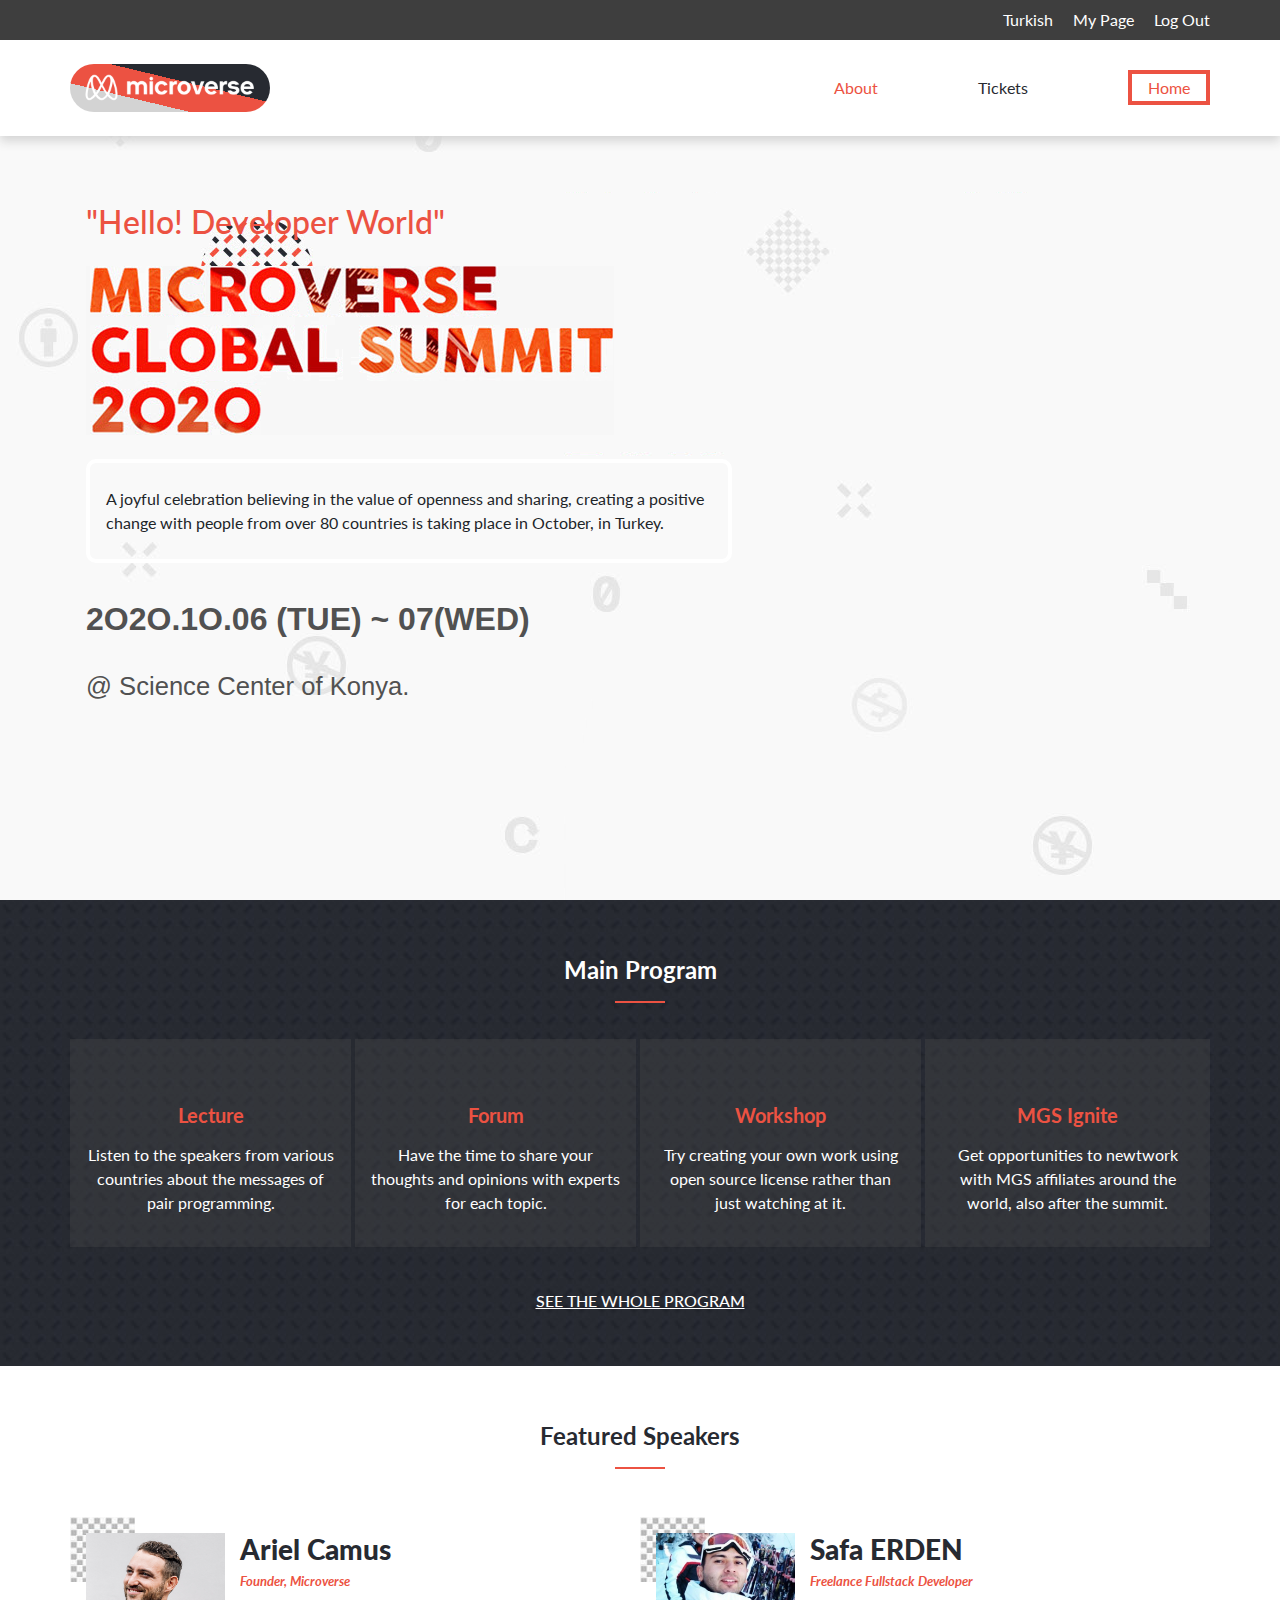
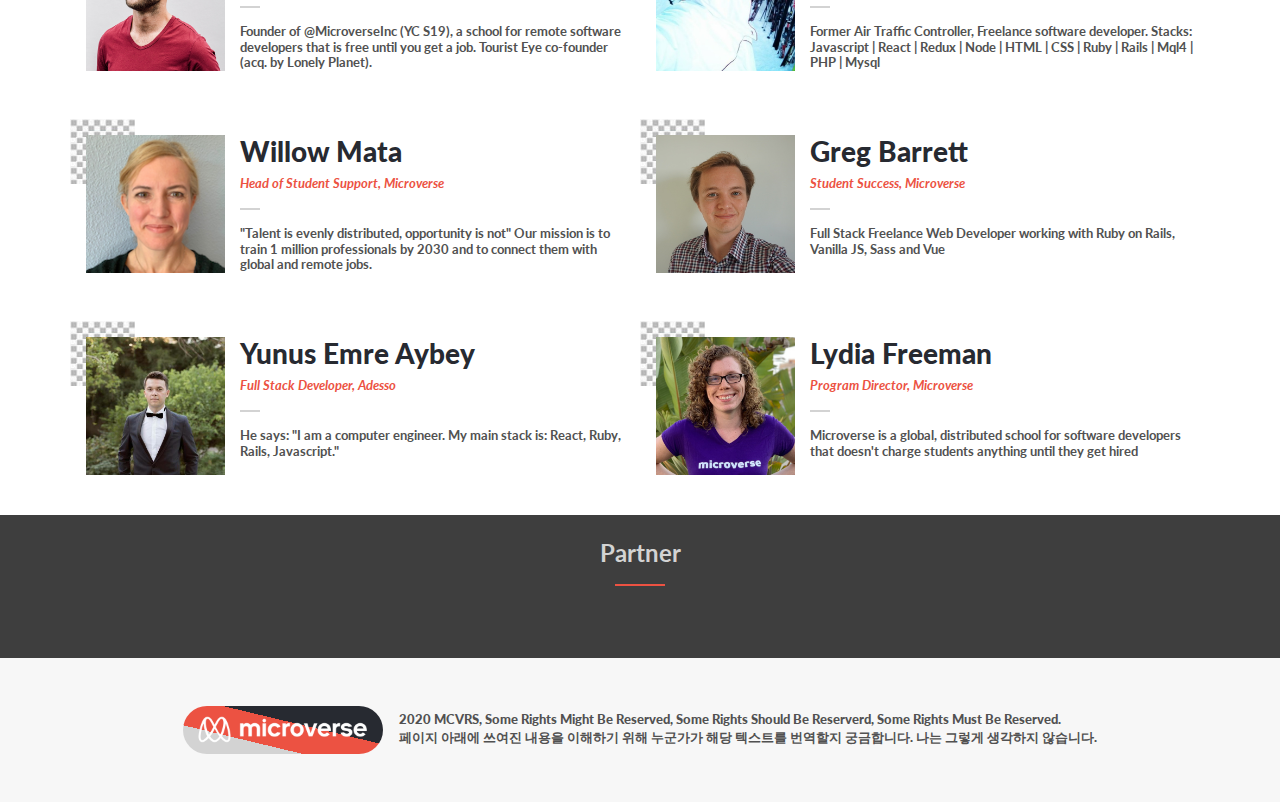
==== index.html @ 12870e62 "fixed validation errors" ====
<!DOCTYPE html>
<html lang="en">
  <head>
    <!-- Required meta tags -->
    <meta charset="utf-8" />
    <meta
      name="viewport"
      content="width=device-width, initial-scale=1, shrink-to-fit=no"
    />
    <link rel="shortcut icon" type="image/png" href="/favicon.png" />
    <!-- Bootstrap CSS -->
    <link
      rel="stylesheet"
      href="https://stackpath.bootstrapcdn.com/bootstrap/4.3.1/css/bootstrap.min.css"
      integrity="sha384-ggOyR0iXCbMQv3Xipma34MD+dH/1fQ784/j6cY/iJTQUOhcWr7x9JvoRxT2MZw1T"
      crossorigin="anonymous"
    />
    <link rel="stylesheet" href="./Assets/CSS/style.css" />
    <link
      rel="stylesheet"
      href="https://cdnjs.cloudflare.com/ajax/libs/font-awesome/5.13.0/css/all.min.css"
      integrity="sha256-h20CPZ0QyXlBuAw7A+KluUYx/3pK+c7lYEpqLTlxjYQ="
      crossorigin="anonymous"
    />
    <link
      href="https://fonts.googleapis.com/css2?family=Lato:ital,wght@0,100;0,300;0,400;0,700;0,900;1,100;1,300;1,400;1,700;1,900&display=swap"
      rel="stylesheet"
    />
    <title>Microverse Summit</title>
  </head>
  <body class="h-100 body">
    <header class="container-fluid p-0 fixed-top">
      <input
        type="checkbox"
        name="navbar-toggler"
        id="nav-toggler"
        class="position-absolute d-none"
      />
      <label for="nav-toggler" class="d-md-none p-4 text-center"
        ><span class="toggle-word"
          ><i class="fas fa-bars h2 text-customgray2"></i></span
      ></label>
      <nav class="menu bg-darkgray position-fixed h-100 w-75 p-3">
        <label for="nav-toggler" class="d-md-none text-center"
          ><span class="toggle-word"
            ><i class="far fa-times-circle h2 text-lightgray"></i></span
        ></label>
        <ul class="list-unstyled">
          <li class="mb-1">
            <a
              class="text-white h4"
              href="https://rawcdn.githack.com/SafaErden/Microverse-Summit/000d769ef440ad6b49d5e4046350cf0988ba608a/index.html"
              >Home</a
            >
          </li>
          <li class="mb-1">
            <a
              class="text-white h4"
              href="https://rawcdn.githack.com/SafaErden/Microverse-Summit/000d769ef440ad6b49d5e4046350cf0988ba608a/ticket.html"
              >Ticket</a
            >
          </li>
          <li class="mb-5">
            <a
              class="text-white h4"
              href="https://rawcdn.githack.com/SafaErden/Microverse-Summit/000d769ef440ad6b49d5e4046350cf0988ba608a/about.html"
              >About</a
            >
          </li>

          <li class="mb-1"><a class="text-white h5" href="#">Turkish</a></li>
          <li class="mb-1"><a class="text-white h5" href="#">My Page</a></li>
          <li class="mb-5"><a class="text-white h5" href="#">Log Out</a></li>

          <li class="mb-1">
            <a class="text-white h4" href="#"><i class="fab fa-twitter"></i></a>
          </li>
          <li class="mb-1">
            <a class="text-white h4" href="#"
              ><i class="fab fa-facebook-f"></i
            ></a>
          </li>
        </ul>
      </nav>
      <nav class="d-none d-md-block bg-darkgray p-2">
        <div class="second-nav nav w-100">
          <ul class="list-unstyled list-inline m-0 p-0">
            <li class="list-inline-item mx-2">
              <a href="#" class="text-white"
                ><i class="fab fa-facebook-f"></i
              ></a>
            </li>
            <li class="list-inline-item mx-2 mr-3">
              <a href="#" class="text-white"><i class="fab fa-twitter"></i></a>
            </li>
            <li class="list-inline-item mx-2">
              <a href="#" class="text-white">Turkish</a>
            </li>
            <li class="list-inline-item mx-2">
              <a href="#" class="text-white">My Page</a>
            </li>
            <li class="list-inline-item ml-2">
              <a href="#" class="text-white">Log Out</a>
            </li>
          </ul>
        </div>
      </nav>
      <nav class="d-none d-md-block bg-white p-2 py-4">
        <div class="third-nav nav w-100">
          <div class="d-flex p-4 m-0 logo-index position-relative"></div>
          <ul class="list-unstyled list-inline m-0 p-0">
            <li class="list-inline-item mx-5">
              <a
                href="https://rawcdn.githack.com/SafaErden/Microverse-Summit/000d769ef440ad6b49d5e4046350cf0988ba608a/about.html"
                class="text-orange"
                >About</a
              >
            </li>
            <li class="list-inline-item mx-5">
              <a
                href="https://rawcdn.githack.com/SafaErden/Microverse-Summit/000d769ef440ad6b49d5e4046350cf0988ba608a/ticket.html"
                class="text-customgray"
                >Tickets</a
              >
            </li>
            <li class="list-inline-item ml-5">
              <a
                href="https://rawcdn.githack.com/SafaErden/Microverse-Summit/000d769ef440ad6b49d5e4046350cf0988ba608a/index.html"
                class="text-orange coverlink p-1 px-3"
                >Home</a
              >
            </li>
          </ul>
        </div>
      </nav>
    </header>
    <main>
      <section
        class="container d-flex flex-column align-items-start justify-content-center p-3 py-5 section1"
      >
        <h1 class="text-orange h2 my-4">
          "Hello! Developer World"
        </h1>
        <img
          class="mw-100 mh-100"
          src="./Assets/img/homecaption.png"
          alt="home"
        />
        <div class="row p-0 w-100">
          <p class="col-12 col-md-9 col-lg-7 my-4 p-3 py-4 bordered">
            A joyful celebration believing in the value of openness and sharing,
            creating a positive change with people from over 80 countries is
            taking place in October, in Turkey.
          </p>
        </div>
        <p class="display-8 font-weight-bolder text-customgray2 arial mt-2">
          2O2O.1O.06 (TUE) &#x7e; 07(WED)
        </p>
        <p class="display-9 text-customgray2 arial mt-2">
          @ Science Center of Konya.
        </p>
      </section>
      <section
        class="container-fluid d-flex flex-column align-items-center justify-content-center p-2 section2 text-white"
      >
        <h1 class="font-weight-bold h4 m-3 mt-5">Main Program</h1>
        <div class="orangeline mb-3"></div>
        <div class="row m-0 my-3 p-0">
          <div class="col-12 col-md-6 col-lg-3 p-0 m-0 pr-1">
            <div
              class="col-12 d-flex align-items-center justify-content-center flex-md-column p-3 my-1 bg-transparent text-left text-md-center"
            >
              <i class="fas fa-user-tie h1 my-3 mx-2 main-icon"></i>
              <p class="text-orange h5 font-weight-bold m-3 main-topic">
                Lecture
              </p>
              <p>
                Listen to the speakers from various countries about the messages
                of pair programming.
              </p>
            </div>
          </div>
          <div class="col-12 col-md-6 col-lg-3 p-0 m-0 pr-1">
            <div
              class="col-12 d-flex align-items-center justify-content-center flex-md-column p-3 my-1 bg-transparent text-left text-md-center"
            >
              <i class="far fa-comments h1 my-3 mx-2 main-icon"></i>
              <p class="text-orange h5 font-weight-bold m-3 main-topic">
                Forum
              </p>
              <p>
                Have the time to share your thoughts and opinions with experts
                for each topic.
              </p>
            </div>
          </div>
          <div class="col-12 col-md-6 col-lg-3 p-0 m-0 pr-1">
            <div
              class="col-12 d-flex align-items-center justify-content-center flex-md-column p-3 my-1 bg-transparent text-left text-md-center"
            >
              <i class="fab fa-phoenix-framework h1 my-3 mx-2 main-icon"></i>
              <p class="text-orange h5 font-weight-bold m-3 main-topic">
                Workshop
              </p>
              <p>
                Try creating your own work using open source license rather than
                just watching at it.
              </p>
            </div>
          </div>
          <div class="col-12 col-md-6 col-lg-3 p-0 m-0">
            <div
              class="col-12 d-flex align-items-center justify-content-center flex-md-column p-3 my-1 bg-transparent text-left text-md-center"
            >
              <i class="fas fa-fire-alt h1 my-3 mx-2 main-icon"></i>
              <p class="text-orange h5 font-weight-bold m-3 main-topic">
                MGS Ignite
              </p>
              <p>
                Get opportunities to newtwork with MGS affiliates around the
                world, also after the summit.
              </p>
            </div>
          </div>
        </div>
        <a
          href="https://rawcdn.githack.com/SafaErden/Microverse-Summit/000d769ef440ad6b49d5e4046350cf0988ba608a/ticket.html"
          class="d-none d-md-block text-white h6 my-4 mb-5"
          ><u>SEE THE WHOLE PROGRAM</u>
        </a>
        <a
          href="https://rawcdn.githack.com/SafaErden/Microverse-Summit/000d769ef440ad6b49d5e4046350cf0988ba608a/ticket.html"
          class="text-white bg-orange h5 font-weight-bold my-4 mb-5 d-md-none p-4"
          >Join Microverse Global Summit 2020
        </a>
      </section>
      <section
        class="container-fluid d-flex flex-column align-items-center justify-content-center p-2 section3"
      >
        <h1 class="font-weight-bold h4 m-3 mt-5 text-customgray">
          Featured Speakers
        </h1>
        <div class="orangeline mb-3"></div>

        <input
          type="checkbox"
          id="show-more"
          class="d-none position-absolute"
          name="show-more"
        />
        <div class="row m-0 my-3 p-0 w-100" id="featured-speakers">
          <article class="col-12 col-md-6 row p-0 m-0 my-3 position-relative">
            <img
              src="./Assets/img/bg-grid.png"
              alt="bg-grid"
              class="position-absolute"
            />
            <div class="row pt-3 pl-3">
              <div class="col-3 p-0">
                <img
                  src="./Assets/img/ariel.png"
                  alt="bg-grid"
                  class="mw-100"
                />
              </div>
              <div class="col-9">
                <h3 class="font-weight-bolder text-customgray">Ariel Camus</h3>
                <p class="text-orange font-italic font-weight-bold size-mini">
                  Founder, Microverse
                </p>
                <div class="grayline mt-2 mb-3"></div>
                <p class="size-mini text-customgray2 font-weight-bold">
                  Founder of @MicroverseInc (YC S19), a school for remote
                  software developers that is free until you get a job. Tourist
                  Eye co-founder (acq. by Lonely Planet).
                </p>
              </div>
            </div>
          </article>
          <article class="col-12 col-md-6 row p-0 m-0 my-3 position-relative">
            <img
              src="./Assets/img/bg-grid.png"
              alt="bg-grid"
              class="position-absolute"
            />
            <div class="row pt-3 pl-3">
              <div class="col-3 p-0">
                <img src="./Assets/img/safa.jpg" alt="bg-grid" class="mw-100" />
              </div>
              <div class="col-9">
                <h3 class="font-weight-bolder text-customgray">Safa ERDEN</h3>
                <p class="text-orange font-italic font-weight-bold size-mini">
                  Freelance Fullstack Developer
                </p>
                <div class="grayline mt-2 mb-3"></div>
                <p class="size-mini text-customgray2 font-weight-bold">
                  Former Air Traffic Controller, Freelance software developer.
                  Stacks: Javascript | React | Redux | Node | HTML | CSS | Ruby
                  | Rails | Mql4 | PHP | Mysql
                </p>
              </div>
            </div>
          </article>
          <article class="col-12 col-md-6 row p-0 m-0 my-3 position-relative">
            <img
              src="./Assets/img/bg-grid.png"
              alt="bg-grid"
              class="position-absolute"
            />
            <div class="row pt-3 pl-3">
              <div class="col-3 p-0">
                <img
                  src="./Assets/img/willow.png"
                  alt="bg-grid"
                  class="mw-100"
                />
              </div>
              <div class="col-9">
                <h3 class="font-weight-bolder text-customgray">Willow Mata</h3>
                <p class="text-orange font-italic font-weight-bold size-mini">
                  Head of Student Support, Microverse
                </p>
                <div class="grayline mt-2 mb-3"></div>
                <p class="size-mini text-customgray2 font-weight-bold">
                  "Talent is evenly distributed, opportunity is not" Our mission
                  is to train 1 million professionals by 2030 and to connect
                  them with global and remote jobs.
                </p>
              </div>
            </div>
          </article>
          <article class="col-12 col-md-6 row p-0 m-0 my-3 position-relative">
            <img
              src="./Assets/img/bg-grid.png"
              alt="bg-grid"
              class="position-absolute"
            />
            <div class="row pt-3 pl-3">
              <div class="col-3 p-0">
                <img src="./Assets/img/greg.jpg" alt="bg-grid" class="mw-100" />
              </div>
              <div class="col-9">
                <h3 class="font-weight-bolder text-customgray">Greg Barrett</h3>
                <p class="text-orange font-italic font-weight-bold size-mini">
                  Student Success, Microverse
                </p>
                <div class="grayline mt-2 mb-3"></div>
                <p class="size-mini text-customgray2 font-weight-bold">
                  Full Stack Freelance Web Developer working with Ruby on Rails,
                  Vanilla JS, Sass and Vue
                </p>
              </div>
            </div>
          </article>
          <article class="col-12 col-md-6 row p-0 m-0 my-3 position-relative">
            <img
              src="./Assets/img/bg-grid.png"
              alt="bg-grid"
              class="position-absolute"
            />
            <div class="row pt-3 pl-3">
              <div class="col-3 p-0">
                <img
                  src="./Assets/img/yunus.jpg"
                  alt="bg-grid"
                  class="mw-100"
                />
              </div>
              <div class="col-9">
                <h3 class="font-weight-bolder text-customgray">
                  Yunus Emre Aybey
                </h3>
                <p class="text-orange font-italic font-weight-bold size-mini">
                  Full Stack Developer, Adesso
                </p>
                <div class="grayline mt-2 mb-3"></div>
                <p class="size-mini text-customgray2 font-weight-bold">
                  He says: "I am a computer engineer. My main stack is: React,
                  Ruby, Rails, Javascript."
                </p>
              </div>
            </div>
          </article>
          <article class="col-12 col-md-6 row p-0 m-0 my-3 position-relative">
            <img
              src="./Assets/img/bg-grid.png"
              alt="bg-grid"
              class="position-absolute"
            />
            <div class="row pt-3 pl-3">
              <div class="col-3 p-0">
                <img
                  src="./Assets/img/lydia.jpg"
                  alt="bg-grid"
                  class="mw-100"
                />
              </div>
              <div class="col-9">
                <h3 class="font-weight-bolder text-customgray">
                  Lydia Freeman
                </h3>
                <p class="text-orange font-italic font-weight-bold size-mini">
                  Program Director, Microverse
                </p>
                <div class="grayline mt-2 mb-3"></div>
                <p class="size-mini text-customgray2 font-weight-bold">
                  Microverse is a global, distributed school for software
                  developers that doesn't charge students anything until they
                  get hired
                </p>
              </div>
            </div>
          </article>
        </div>
        <label
          for="show-more"
          class="w-100 py-2 px-5 border bg-white d-md-none featured text-center"
        >
          <span class="more-word"> MORE </span
          ><i class="fas fa-angle-down text-orange ml-2 more-word-arrow"></i>
        </label>
      </section>
    </main>
    <footer class="container-fluid bg-darkgray p-0">
      <section
        class="container-fluid d-flex flex-column align-items-center justify-content-center p-2 section3"
      >
        <h1 class="font-weight-bold h4 m-3 text-lightgray">
          Partner
        </h1>
        <div class="orangeline mb-3"></div>
        <div class="container partners text-lightgray w-100 h1 my-4">
          <i class="fab fa-google-wallet"></i>
          <i class="fas fa-laptop-code"></i>
          <i class="fab fa-windows"></i>
          <i class="fab fa-twitter"></i>
          <i class="fab fa-ubuntu"></i>
          <i class="fab fa-hubspot"></i>
          <i class="fab fa-github-square"></i>
        </div>
      </section>
      <section
        class="container-fluid py-5 m-0 d-flex align-items-center justify-content-center p-2 section3 bg-lightgray"
      >
        <h2 class="d-none">section heading</h2>
        <div class="d-flex p-4 m-0 mr-3 logo-index position-relative"></div>
        <article>
          <h6
            class="size-mini font-weight-bolder text-customgray2 d-none d-md-inline"
          >
            2020 MCVRS, Some Rights Might Be Reserved, Some Rights Should Be
            Reserverd, Some Rights Must Be Reserved.
          </h6>
          <h6 class="size-mini font-weight-bolder text-customgray2">
            페이지 아래에 쓰여진 내용을 이해하기 위해 누군가가 해당 텍스트를
            번역할지 궁금합니다. 나는 그렇게 생각하지 않습니다.
          </h6>
        </article>
      </section>
    </footer>
    <!-- Optional JavaScript -->
    <!-- jQuery first, then Popper.js, then Bootstrap JS -->
    <script
      src="https://code.jquery.com/jquery-3.3.1.slim.min.js"
      integrity="sha384-q8i/X+965DzO0rT7abK41JStQIAqVgRVzpbzo5smXKp4YfRvH+8abtTE1Pi6jizo"
      crossorigin="anonymous"
    ></script>
    <script
      src="https://cdnjs.cloudflare.com/ajax/libs/popper.js/1.14.7/umd/popper.min.js"
      integrity="sha384-UO2eT0CpHqdSJQ6hJty5KVphtPhzWj9WO1clHTMGa3JDZwrnQq4sF86dIHNDz0W1"
      crossorigin="anonymous"
    ></script>
    <script
      src="https://stackpath.bootstrapcdn.com/bootstrap/4.3.1/js/bootstrap.min.js"
      integrity="sha384-JjSmVgyd0p3pXB1rRibZUAYoIIy6OrQ6VrjIEaFf/nJGzIxFDsf4x0xIM+B07jRM"
      crossorigin="anonymous"
    ></script>
    <script src="./Assets/js/toggle.js"></script>
  </body>
</html>
---- Assets/CSS/style.css ----
* {
  font-family: Lato, sans-serif;
}

.arial {
  font-family: Arial, Helvetica, sans-serif;
}

.body {
  background-image: url("../img/background.png");
  background-repeat: no-repeat;
}

.stripe {
  background-image: url("../img/stripe.png");
  background-repeat: repeat;
}

.logo-2020 {
  background-image:
    url("../img/microverse.png"),
    linear-gradient(
      to left bottom,
      #272a31 40%,
      #ec5242 40% 70%,
      #d3d3d3 70% 100%
    );
  background-position: 50%, 100%;
  background-repeat: no-repeat;
  width: 515px;
  border-radius: 100px;
}

.logo-2020::after {
  position: absolute;
  padding: 0;
  margin: 0;
  bottom: -12px;
  right: 37px;
  color: rgb(62, 62, 62);
  font-size: 35px;
  content: "MGS 2020";
  font-weight: 900;
}

.logo-index {
  background-image:
    url("../img/microverse.png"),
    linear-gradient(
      to left bottom,
      #272a31 40%,
      #ec5242 40% 70%,
      #d3d3d3 70% 100%
    );
  background-position: 50%, 100%;
  background-repeat: no-repeat;
  min-width: 200px;
  max-width: 200px;
  background-size: 200px auto;
  border-radius: 25px;
}

main {
  min-height: 100vh;
}

.nav {
  max-width: 1140px;
  margin: 0 auto;
}

.second-nav {
  display: flex;
  justify-content: flex-end;
  align-items: center;
}

.third-nav {
  display: flex;
  justify-content: space-between;
  align-items: center;
}

.row {
  max-width: 1140px;
  margin: 0 auto;
}

.container {
  margin: 0 auto;
}

.bg-darkgray {
  background-color: rgb(62, 62, 62);
}

.bg-transparent {
  background-color: rgba(81, 81, 81, 0.3) !important;
}

.text-customgray {
  color: #272a31;
}

.text-customgray2 {
  color: rgb(81, 81, 81);
}

.text-lightgray {
  color: rgb(211, 211, 211);
}

.text-orange {
  color: #ec5242;
}

.bg-orange {
  background-color: #ec5242;
}

.bg-lightgray {
  background-color: rgb(247, 247, 247);
}

.coverlink {
  border: 4px solid #ec5242;
}

.orangeline {
  border: 1px solid #ec5242;
  width: 50px;
}

.grayline {
  border: 1px solid rgb(211, 211, 211);
  width: 20px;
}

.bordered {
  border: 4px solid white;
  border-radius: 10px;
}

.border-bottom {
  border-bottom: 1px solid rgb(211, 211, 211);
}

.border-top {
  border-top: 1px solid rgb(211, 211, 211);
}

.step-border {
  border-radius: 50px;
}

.section1 {
  min-height: 100vh !important;
}

.section2 {
  background-image: url("../img/bg-mini.png");
}

.font-weight-bolder {
  font-weight: 900 !important;
}

.size-mini {
  font-size: 13px;
  line-height: 1.2;
}

.display-7 {
  font-size: 4.5rem;
}

.display-8 {
  font-size: 2rem;
}

.display-9 {
  font-size: 1.6rem;
}

.dot {
  font-size: 7px;
}

.summit-2018 {
  background-image:
    linear-gradient(
      to bottom,
      rgba(232, 66, 40, 0.7),
      rgba(232, 66, 40, 0.7)
    ),
    url(../img/2018.png);
  background-position: 100%, 100%;
}

.summit-2019 {
  background-image:
    linear-gradient(
      to bottom,
      rgba(232, 66, 40, 0.7),
      rgba(232, 66, 40, 0.7)
    ),
    url(../img/2019.jpg);
  background-position: 100%, 100%;
}

.rotator {
  width: 50px;
  height: 50px;
  transform: rotate(45deg);
  bottom: -25px;
}

.rotate-45 {
  transform: rotate(316deg);
  bottom: -25px;
}

.main-topic {
  min-width: 110px;
}

.main-icon {
  min-width: 50px;
}

.menu {
  right: -100%;
  top: 0;
  transition: 0.5s transform;
}

#nav-toggler:checked ~ label .toggle-word {
  display: none;
}

#nav-toggler:checked ~ .menu {
  transform: translateX(-90vw);
}

.more-word-arrow {
  transition: 1s transform;
}

#show-more:checked ~ .featured .more-word {
  display: none;
}

#show-more:checked ~ .featured .more-word-arrow {
  transform: rotate(180deg);
}

#show-more:checked ~ .featured::before {
  content: "LESS";
}

.partners {
  display: flex;
  align-items: center;
  justify-content: space-around;
}

@media screen and (max-width: 998px) {
  .display-7 {
    font-size: 3.5rem;
  }

  .display-8 {
    font-size: 1.8rem;
  }

  .display-9 {
    font-size: 1.4rem;
  }
}

@media screen and (max-width: 768px) {
  .display-7 {
    font-size: 2.5rem;
  }

  .display-8 {
    font-size: 1.6rem;
  }

  .display-9 {
    font-size: 1.2rem;
  }

  #featured-speakers {
    max-height: 400px;
    overflow: hidden;
    transition: max-height 1s ease-out;
  }

  #show-more:checked ~ div {
    max-height: 1500px;
    transition: max-height 1s ease-in;
  }
}

@media screen and (min-width: 768px) {
  header {
    box-shadow: 0 5px 10px rgb(211, 211, 211);
  }
}
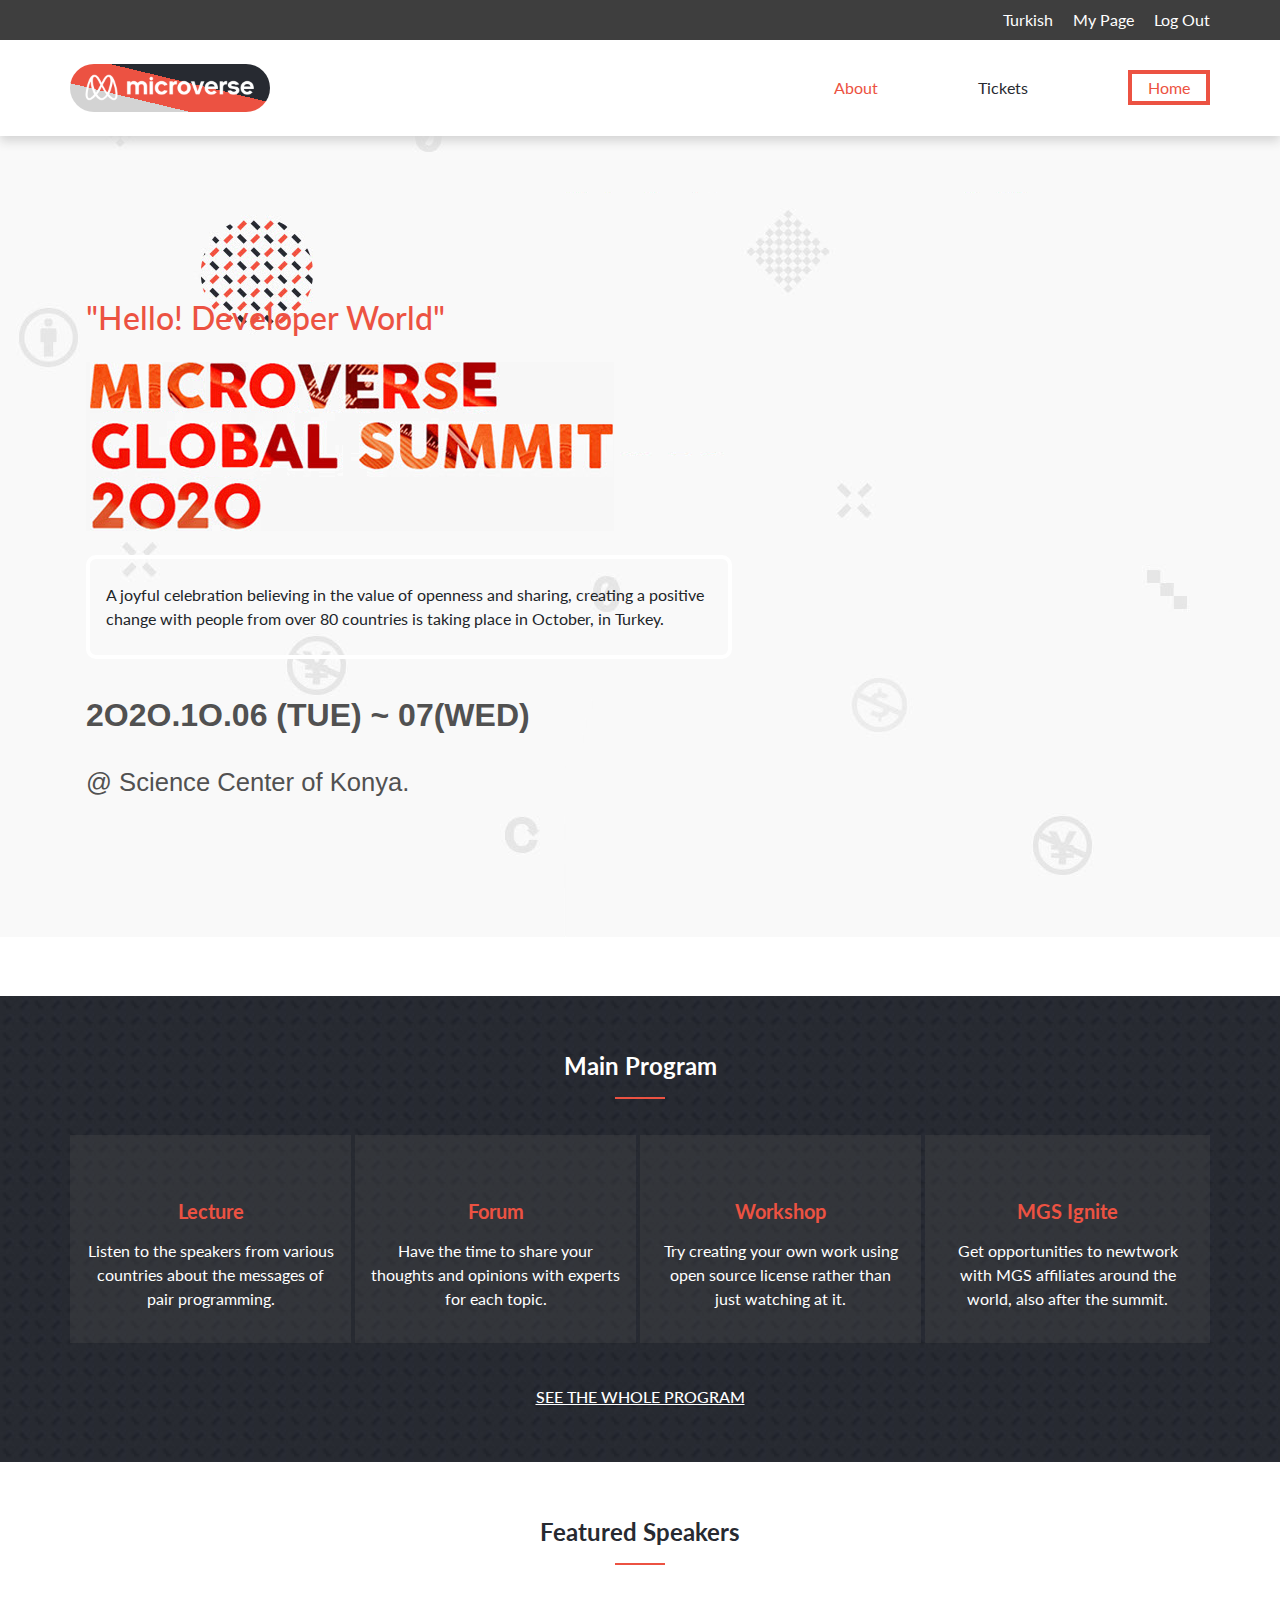
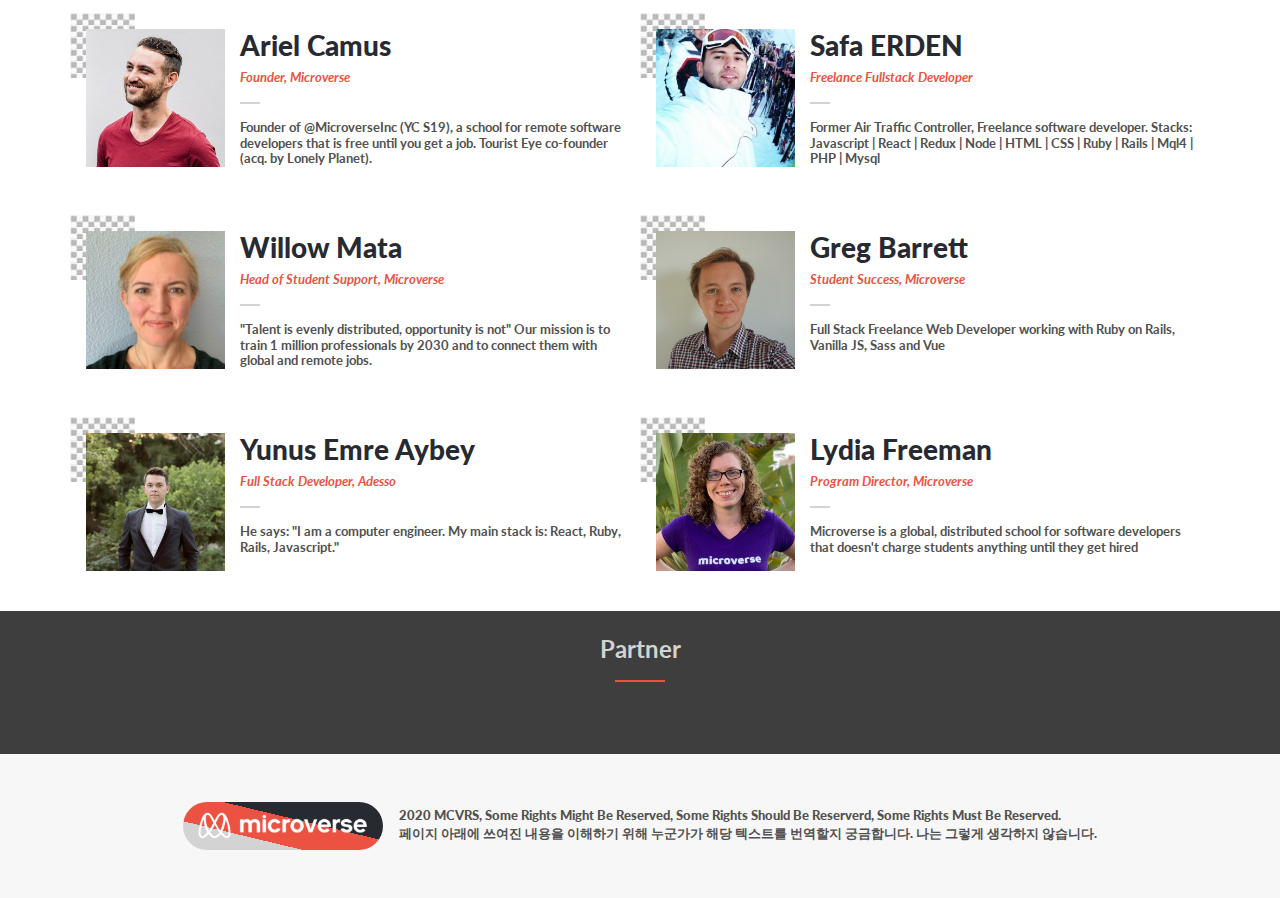
==== commit c4d5dd5f: "added padding top to body" ====
--- a/index.html
+++ b/index.html
@@ -7,7 +7,6 @@
       name="viewport"
       content="width=device-width, initial-scale=1, shrink-to-fit=no"
     />
-    <link rel="shortcut icon" type="image/png" href="/favicon.png" />
     <!-- Bootstrap CSS -->
     <link
       rel="stylesheet"
@@ -28,7 +27,7 @@
     />
     <title>Microverse Summit</title>
   </head>
-  <body class="h-100 body">
+  <body class="h-100 body pt-6">
     <header class="container-fluid p-0 fixed-top">
       <input
         type="checkbox"
--- a/Assets/CSS/style.css
+++ b/Assets/CSS/style.css
@@ -17,8 +17,7 @@
 }
 
 .logo-2020 {
-  background-image:
-    url("../img/microverse.png"),
+  background-image: url("../img/microverse.png"),
     linear-gradient(
       to left bottom,
       #272a31 40%,
@@ -44,8 +43,7 @@
 }
 
 .logo-index {
-  background-image:
-    url("../img/microverse.png"),
+  background-image: url("../img/microverse.png"),
     linear-gradient(
       to left bottom,
       #272a31 40%,
@@ -187,8 +185,7 @@
 }
 
 .summit-2018 {
-  background-image:
-    linear-gradient(
+  background-image: linear-gradient(
       to bottom,
       rgba(232, 66, 40, 0.7),
       rgba(232, 66, 40, 0.7)
@@ -198,8 +195,7 @@
 }
 
 .summit-2019 {
-  background-image:
-    linear-gradient(
+  background-image: linear-gradient(
       to bottom,
       rgba(232, 66, 40, 0.7),
       rgba(232, 66, 40, 0.7)
@@ -258,6 +254,10 @@
   content: "LESS";
 }
 
+.pt-6 {
+  padding-top: 6rem !important;
+}
+
 .partners {
   display: flex;
   align-items: center;
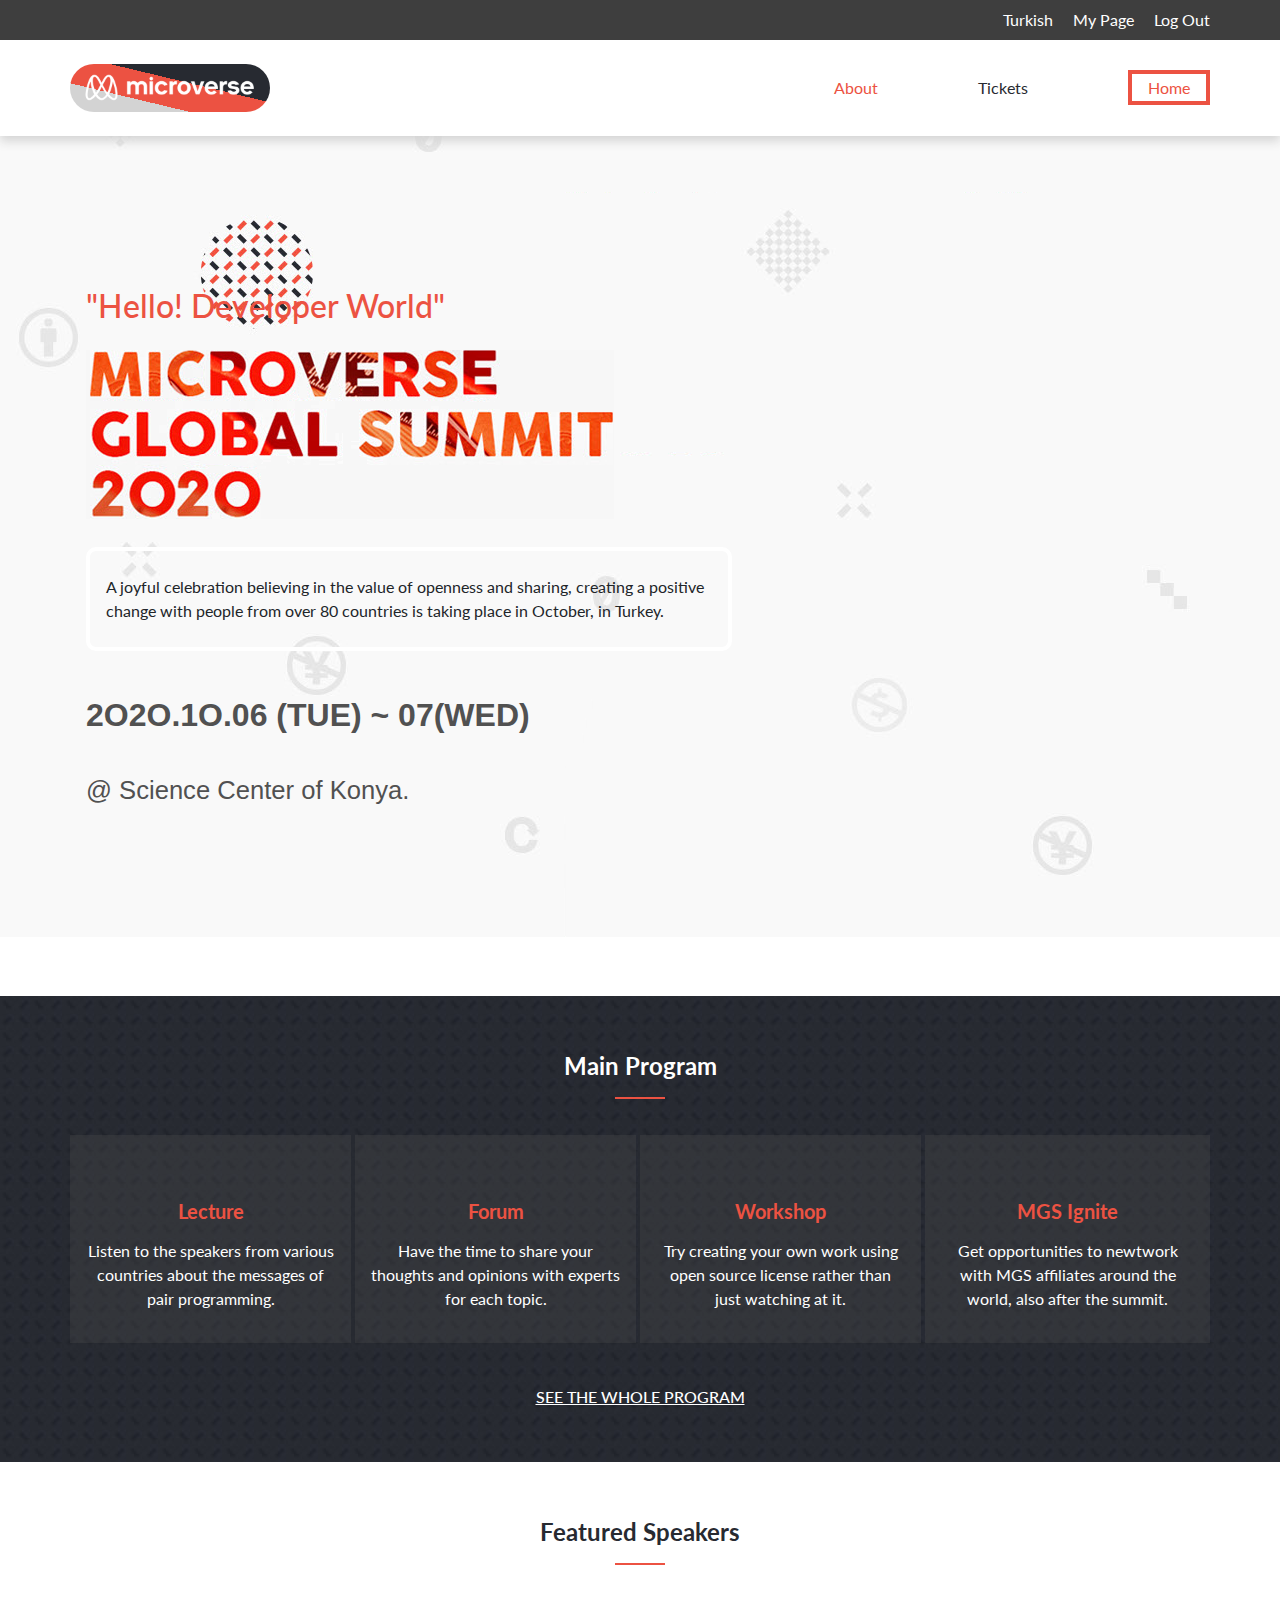
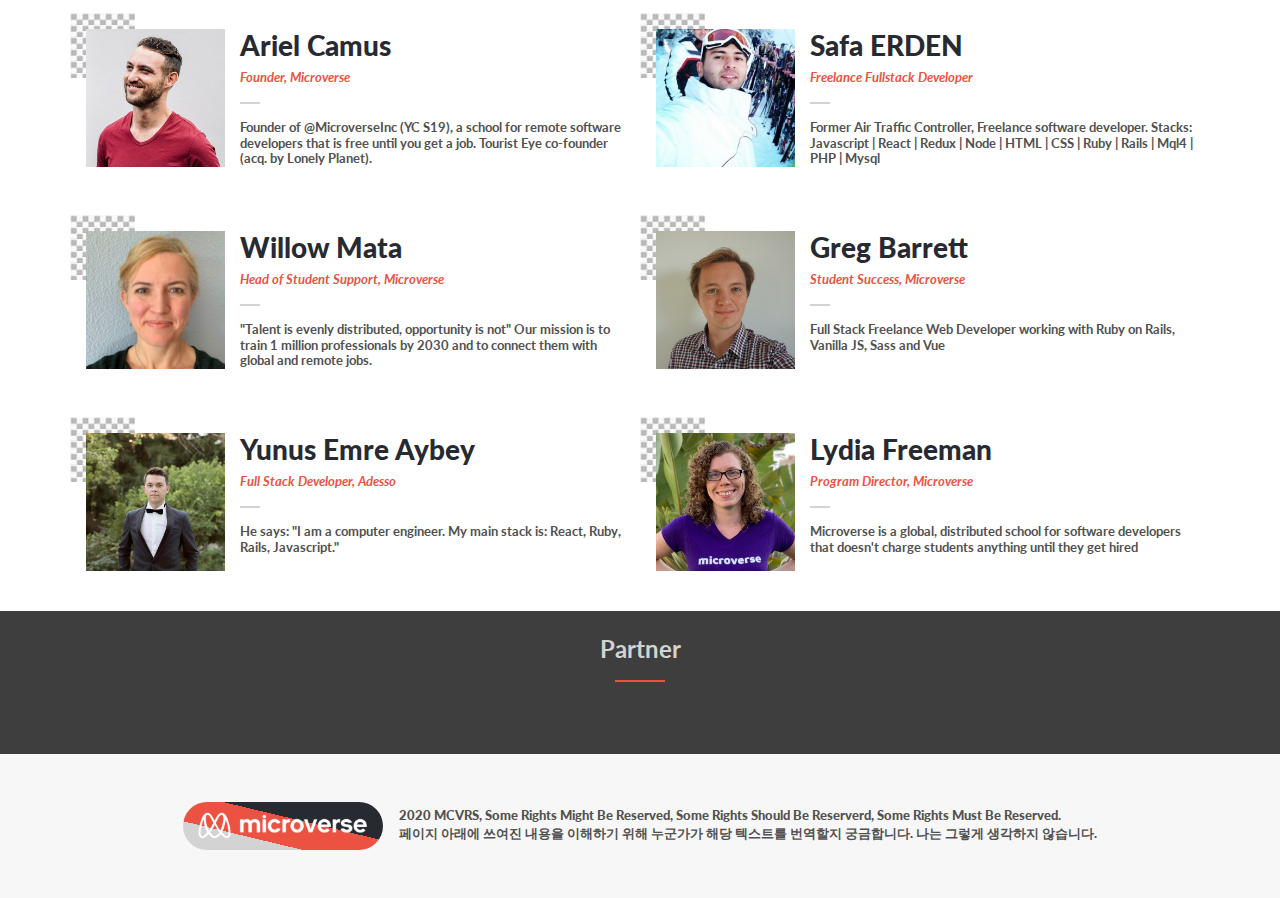
==== commit 173a2f06: "added more padding for some content elements" ====
--- a/index.html
+++ b/index.html
@@ -135,7 +135,7 @@
     </header>
     <main>
       <section
-        class="container d-flex flex-column align-items-start justify-content-center p-3 py-5 section1"
+        class="container column align-items-start justify-content-center p-3 py-5 section1"
       >
         <h1 class="text-orange h2 my-4">
           "Hello! Developer World"
@@ -145,22 +145,24 @@
           src="./Assets/img/homecaption.png"
           alt="home"
         />
-        <div class="row p-0 w-100">
+        <div class="row p-0 py-1 w-100">
           <p class="col-12 col-md-9 col-lg-7 my-4 p-3 py-4 bordered">
             A joyful celebration believing in the value of openness and sharing,
             creating a positive change with people from over 80 countries is
             taking place in October, in Turkey.
           </p>
         </div>
-        <p class="display-8 font-weight-bolder text-customgray2 arial mt-2">
+        <p
+          class="display-8 font-weight-bolder text-customgray2 arial mt-2 py-1"
+        >
           2O2O.1O.06 (TUE) &#x7e; 07(WED)
         </p>
-        <p class="display-9 text-customgray2 arial mt-2">
+        <p class="display-9 text-customgray2 arial mt-2 py-1">
           @ Science Center of Konya.
         </p>
       </section>
       <section
-        class="container-fluid d-flex flex-column align-items-center justify-content-center p-2 section2 text-white"
+        class="container-fluid column align-items-center justify-content-center p-2 section2 text-white"
       >
         <h1 class="font-weight-bold h4 m-3 mt-5">Main Program</h1>
         <div class="orangeline mb-3"></div>
@@ -234,7 +236,7 @@
         </a>
       </section>
       <section
-        class="container-fluid d-flex flex-column align-items-center justify-content-center p-2 section3"
+        class="container-fluid column align-items-center justify-content-center p-2 section3"
       >
         <h1 class="font-weight-bold h4 m-3 mt-5 text-customgray">
           Featured Speakers
@@ -422,7 +424,7 @@
     </main>
     <footer class="container-fluid bg-darkgray p-0">
       <section
-        class="container-fluid d-flex flex-column align-items-center justify-content-center p-2 section3"
+        class="container-fluid column align-items-center justify-content-center p-2 section3"
       >
         <h1 class="font-weight-bold h4 m-3 text-lightgray">
           Partner
--- a/Assets/CSS/style.css
+++ b/Assets/CSS/style.css
@@ -258,10 +258,18 @@
   padding-top: 6rem !important;
 }
 
+.partners,
+.column {
+  display: flex;
+}
+
 .partners {
-  display: flex;
   align-items: center;
   justify-content: space-around;
+}
+
+.column {
+  flex-direction: column;
 }
 
 @media screen and (max-width: 998px) {
@@ -301,6 +309,9 @@
     max-height: 1500px;
     transition: max-height 1s ease-in;
   }
+  .d-none {
+    display: none;
+  }
 }
 
 @media screen and (min-width: 768px) {
